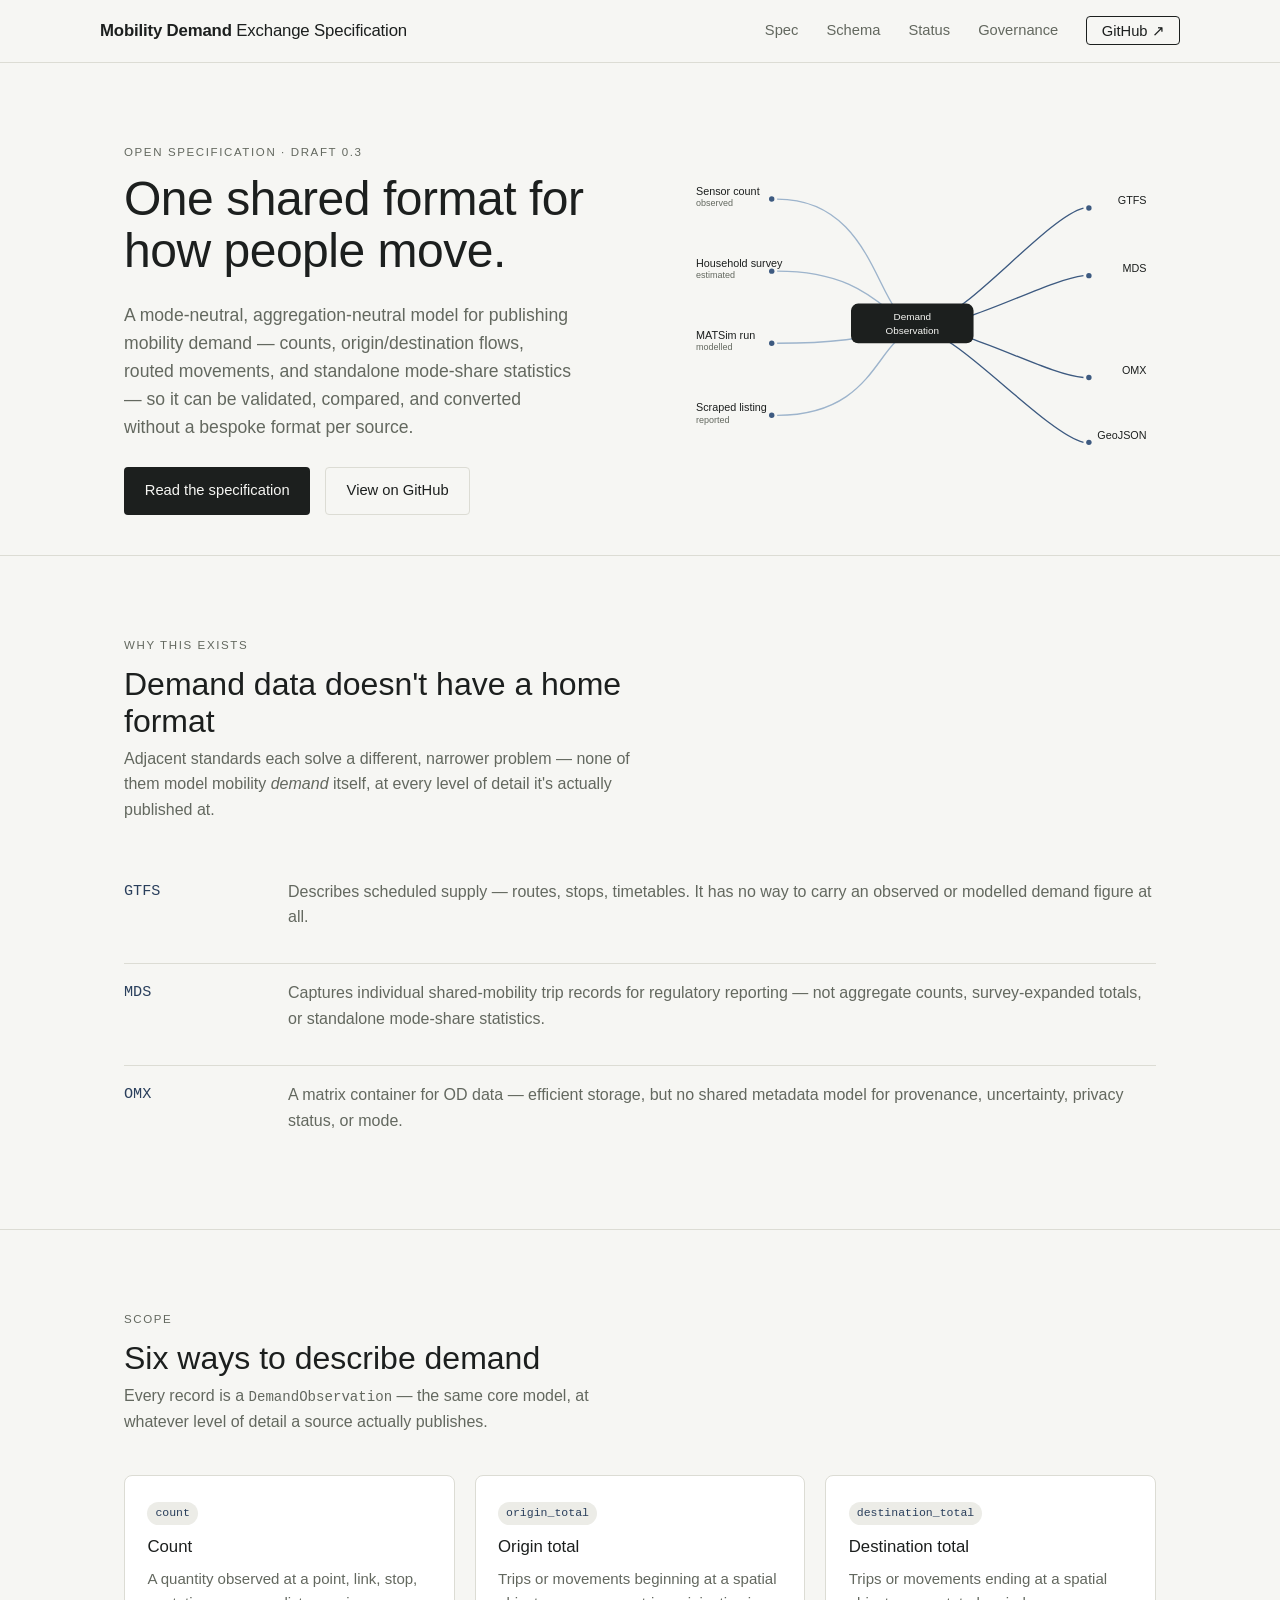
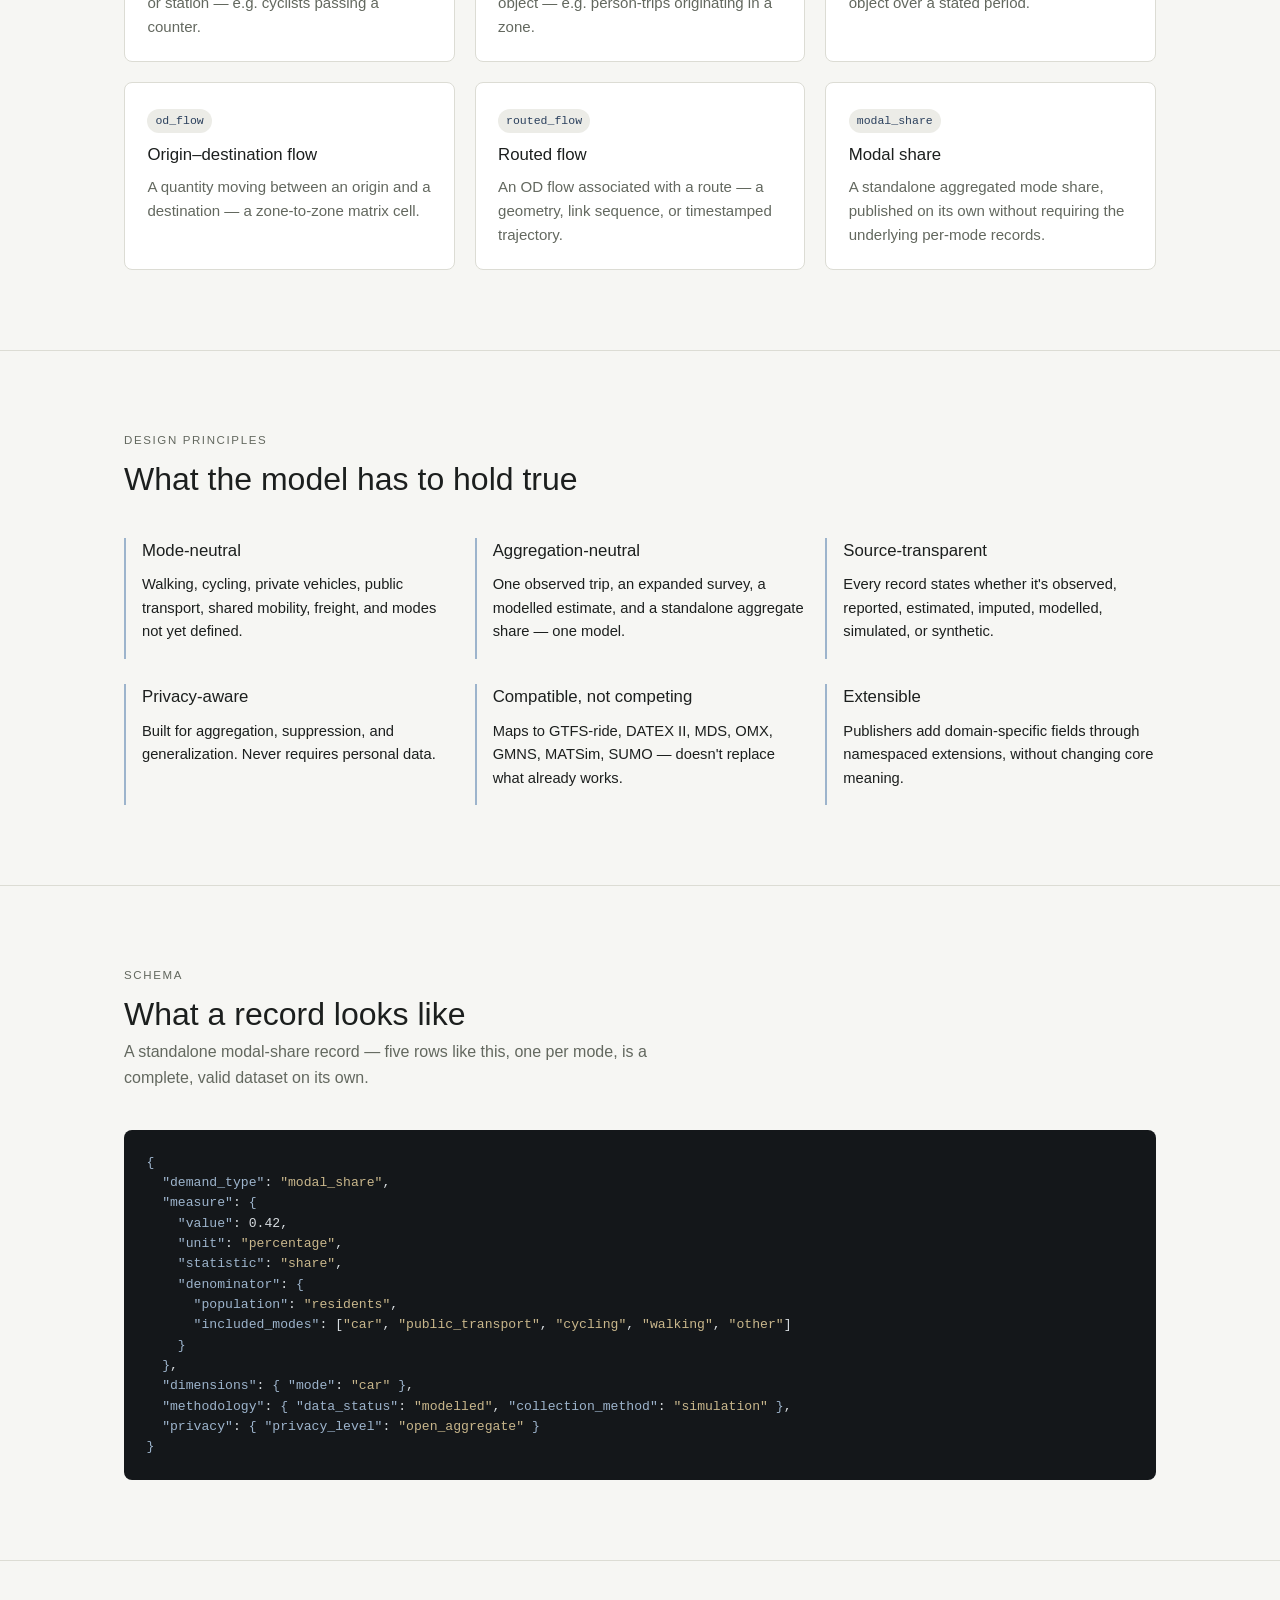
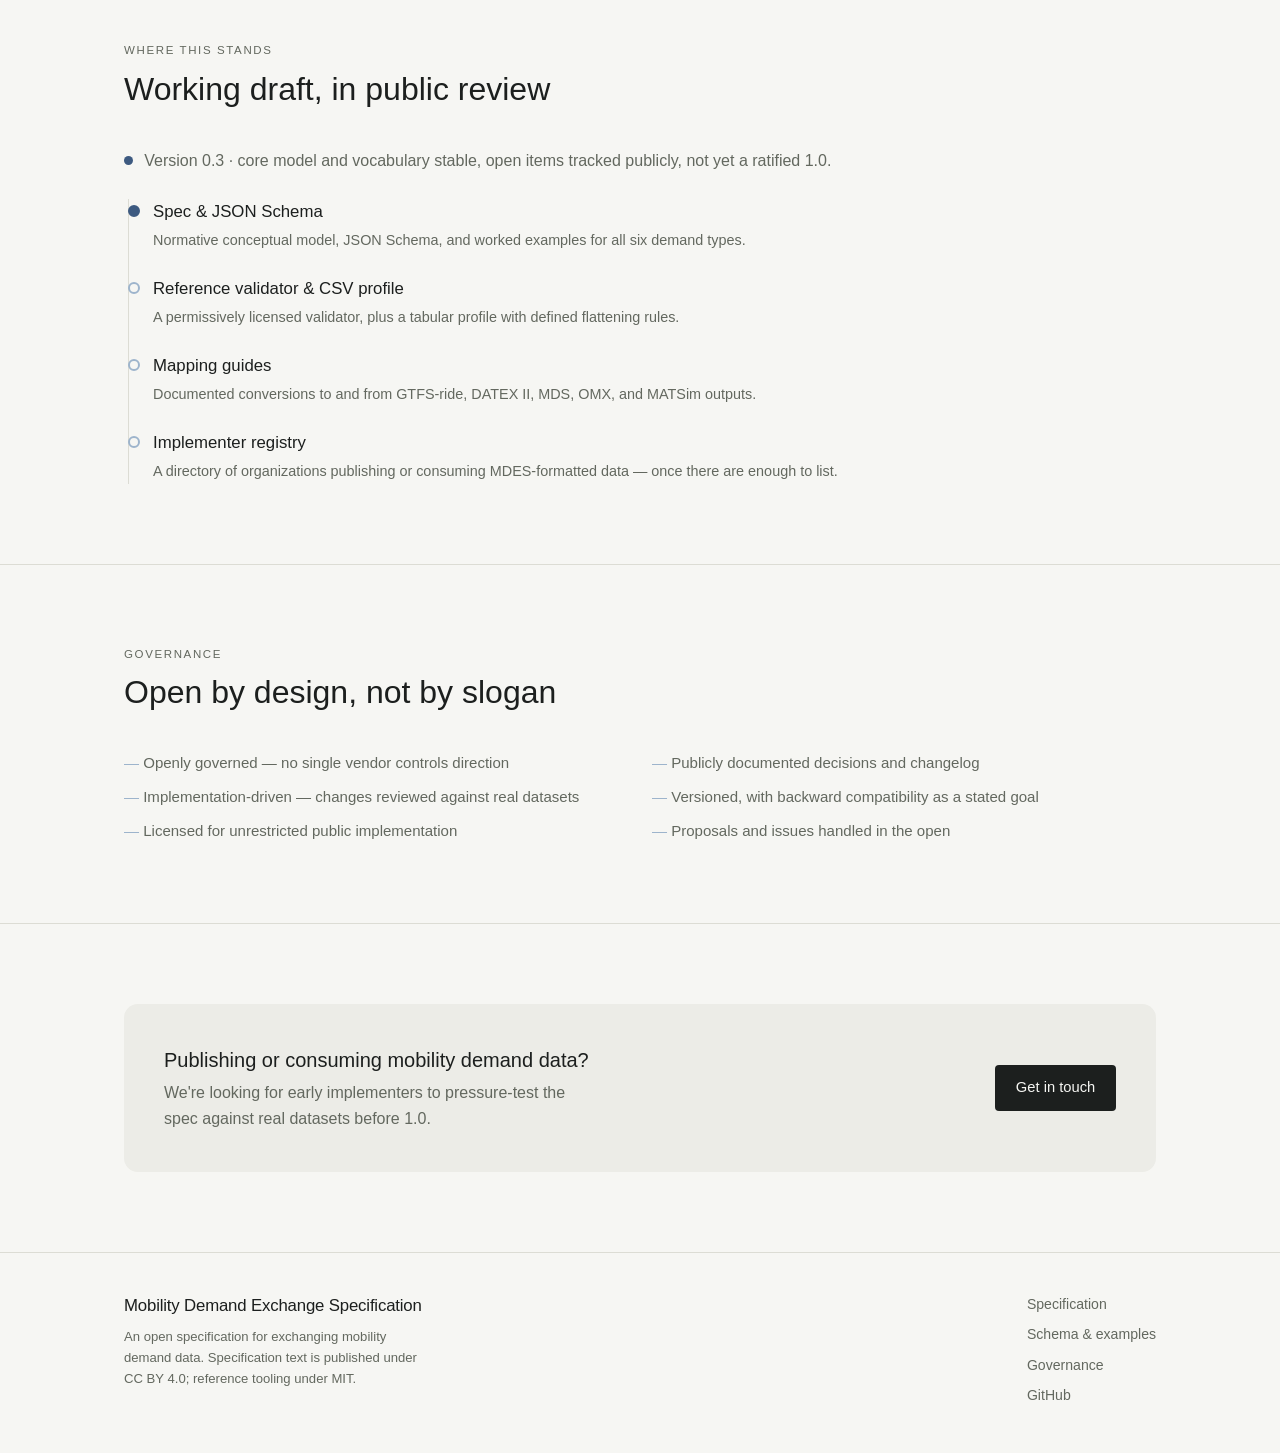
==== index.html @ e5c80d94 "Initial commit: Mobility Demand Exchange Specification landing page Static site (index.html, style.c" ====
<!DOCTYPE html>
<html lang="en">
<head>
<meta charset="utf-8">
<meta name="viewport" content="width=device-width, initial-scale=1.0">
<meta name="description" content="An open specification for exchanging observed, estimated, modelled, and synthetic mobility demand data — counts, flows, routes, and mode shares — in one common model.">
<title>Mobility Demand Exchange Specification</title>
<link rel="stylesheet" href="style.css">
</head>
<body>

<header>
  <div class="wrap header-inner">
    <a href="#" class="wordmark"><strong>Mobility Demand</strong> Exchange Specification</a>
    <nav>
      <ul>
        <li><a href="#scope">Spec</a></li>
        <li><a href="#example">Schema</a></li>
        <li><a href="#status">Status</a></li>
        <li><a href="#governance">Governance</a></li>
        <li><a href="#" class="nav-cta">GitHub &#8599;</a></li>
      </ul>
    </nav>
    <i class="mobile-toggle">&#9776;</i>
  </div>
</header>

<main>

  <!-- ======= Hero ======= -->
  <section class="hero">
    <div class="wrap hero-grid">
      <div>
        <p class="eyebrow">Open specification &middot; Draft 0.3</p>
        <h1>One shared format for how people move.</h1>
        <p class="lede">A mode-neutral, aggregation-neutral model for publishing mobility demand — counts, origin/destination flows, routed movements, and standalone mode-share statistics — so it can be validated, compared, and converted without a bespoke format per source.</p>
        <div class="hero-actions">
          <a href="#scope" class="btn btn-primary">Read the specification</a>
          <a href="#" class="btn btn-ghost">View on GitHub</a>
        </div>
      </div>
      <div>
        <svg class="hero-diagram" viewBox="0 0 520 400" xmlns="http://www.w3.org/2000/svg" role="img" aria-label="Diagram showing multiple mobility data sources converging into one shared demand model, then diverging into multiple compatible output formats.">
          <!-- converge lines: sources -> center -->
          <g fill="none" stroke="#9db4cc" stroke-width="1.5">
            <path d="M100,60 C210,60 210,190 250,196"/>
            <path d="M100,140 C200,140 220,190 250,200"/>
            <path d="M100,220 C200,220 220,205 250,204"/>
            <path d="M100,300 C210,300 210,215 250,208"/>
          </g>
          <!-- diverge lines: center -> outputs -->
          <g fill="none" stroke="#3d5a80" stroke-width="1.5">
            <path d="M270,196 C310,190 400,80 440,70"/>
            <path d="M270,200 C320,196 400,150 440,145"/>
            <path d="M270,204 C320,208 400,255 440,258"/>
            <path d="M270,208 C310,220 400,320 440,330"/>
          </g>

          <!-- source labels -->
          <g font-family="Gratimo Classic Regular, sans-serif" font-size="12" fill="#1c1f1e">
            <circle cx="94" cy="60" r="3" fill="#3d5a80"/>
            <text x="10" y="55">Sensor count</text>
            <text x="10" y="68" fill="#63685f" font-size="10">observed</text>

            <circle cx="94" cy="140" r="3" fill="#3d5a80"/>
            <text x="10" y="135">Household survey</text>
            <text x="10" y="148" fill="#63685f" font-size="10">estimated</text>

            <circle cx="94" cy="220" r="3" fill="#3d5a80"/>
            <text x="10" y="215">MATSim run</text>
            <text x="10" y="228" fill="#63685f" font-size="10">modelled</text>

            <circle cx="94" cy="300" r="3" fill="#3d5a80"/>
            <text x="10" y="295">Scraped listing</text>
            <text x="10" y="308" fill="#63685f" font-size="10">reported</text>
          </g>

          <!-- center node -->
          <rect x="182" y="176" width="136" height="44" rx="8" fill="#1c1f1e"/>
          <text x="250" y="194" text-anchor="middle" fill="#f6f6f3" font-family="Gratimo Classic Bold, sans-serif" font-size="11">Demand</text>
          <text x="250" y="210" text-anchor="middle" fill="#f6f6f3" font-family="Gratimo Classic Bold, sans-serif" font-size="11">Observation</text>

          <!-- output labels -->
          <g font-family="Gratimo Classic Regular, sans-serif" font-size="12" fill="#1c1f1e" text-anchor="end">
            <circle cx="446" cy="70" r="3" fill="#3d5a80"/>
            <text x="510" y="66">GTFS</text>

            <circle cx="446" cy="145" r="3" fill="#3d5a80"/>
            <text x="510" y="141">MDS</text>

            <circle cx="446" cy="258" r="3" fill="#3d5a80"/>
            <text x="510" y="254">OMX</text>

            <circle cx="446" cy="330" r="3" fill="#3d5a80"/>
            <text x="510" y="326">GeoJSON</text>
          </g>
        </svg>
      </div>
    </div>
  </section>

  <!-- ======= The problem ======= -->
  <section id="problem">
    <div class="wrap">
      <div class="section-head">
        <p class="eyebrow">Why this exists</p>
        <h2>Demand data doesn't have a home format</h2>
        <p class="muted">Adjacent standards each solve a different, narrower problem — none of them model mobility <em>demand</em> itself, at every level of detail it's actually published at.</p>
      </div>
      <div class="gap-list">
        <div class="gap-row">
          <div class="fmt">GTFS</div>
          <p>Describes scheduled supply — routes, stops, timetables. It has no way to carry an observed or modelled demand figure at all.</p>
        </div>
        <div class="gap-row">
          <div class="fmt">MDS</div>
          <p>Captures individual shared-mobility trip records for regulatory reporting — not aggregate counts, survey-expanded totals, or standalone mode-share statistics.</p>
        </div>
        <div class="gap-row">
          <div class="fmt">OMX</div>
          <p>A matrix container for OD data — efficient storage, but no shared metadata model for provenance, uncertainty, privacy status, or mode.</p>
        </div>
      </div>
    </div>
  </section>

  <!-- ======= Scope ======= -->
  <section id="scope">
    <div class="wrap">
      <div class="section-head">
        <p class="eyebrow">Scope</p>
        <h2>Six ways to describe demand</h2>
        <p class="muted">Every record is a <span class="mono">DemandObservation</span> — the same core model, at whatever level of detail a source actually publishes.</p>
      </div>
      <div class="grid-3">
        <div class="card">
          <span class="tag">count</span>
          <h4>Count</h4>
          <p>A quantity observed at a point, link, stop, or station — e.g. cyclists passing a counter.</p>
        </div>
        <div class="card">
          <span class="tag">origin_total</span>
          <h4>Origin total</h4>
          <p>Trips or movements beginning at a spatial object — e.g. person-trips originating in a zone.</p>
        </div>
        <div class="card">
          <span class="tag">destination_total</span>
          <h4>Destination total</h4>
          <p>Trips or movements ending at a spatial object over a stated period.</p>
        </div>
        <div class="card">
          <span class="tag">od_flow</span>
          <h4>Origin&ndash;destination flow</h4>
          <p>A quantity moving between an origin and a destination — a zone-to-zone matrix cell.</p>
        </div>
        <div class="card">
          <span class="tag">routed_flow</span>
          <h4>Routed flow</h4>
          <p>An OD flow associated with a route — a geometry, link sequence, or timestamped trajectory.</p>
        </div>
        <div class="card">
          <span class="tag">modal_share</span>
          <h4>Modal share</h4>
          <p>A standalone aggregated mode share, published on its own without requiring the underlying per-mode records.</p>
        </div>
      </div>
    </div>
  </section>

  <!-- ======= Design principles ======= -->
  <section id="principles">
    <div class="wrap">
      <div class="section-head">
        <p class="eyebrow">Design principles</p>
        <h2>What the model has to hold true</h2>
      </div>
      <div class="grid-3" style="row-gap: 1.6rem;">
        <div class="principle">
          <h4>Mode-neutral</h4>
          <p>Walking, cycling, private vehicles, public transport, shared mobility, freight, and modes not yet defined.</p>
        </div>
        <div class="principle">
          <h4>Aggregation-neutral</h4>
          <p>One observed trip, an expanded survey, a modelled estimate, and a standalone aggregate share — one model.</p>
        </div>
        <div class="principle">
          <h4>Source-transparent</h4>
          <p>Every record states whether it's observed, reported, estimated, imputed, modelled, simulated, or synthetic.</p>
        </div>
        <div class="principle">
          <h4>Privacy-aware</h4>
          <p>Built for aggregation, suppression, and generalization. Never requires personal data.</p>
        </div>
        <div class="principle">
          <h4>Compatible, not competing</h4>
          <p>Maps to GTFS-ride, DATEX II, MDS, OMX, GMNS, MATSim, SUMO — doesn't replace what already works.</p>
        </div>
        <div class="principle">
          <h4>Extensible</h4>
          <p>Publishers add domain-specific fields through namespaced extensions, without changing core meaning.</p>
        </div>
      </div>
    </div>
  </section>

  <!-- ======= Example record ======= -->
  <section id="example">
    <div class="wrap">
      <div class="section-head">
        <p class="eyebrow">Schema</p>
        <h2>What a record looks like</h2>
        <p class="muted">A standalone modal-share record — five rows like this, one per mode, is a complete, valid dataset on its own.</p>
      </div>
      <div class="code-block"><pre style="margin:0"><span class="k">{</span>
  <span class="k">"demand_type"</span>: <span class="s">"modal_share"</span>,
  <span class="k">"measure"</span>: <span class="k">{</span>
    <span class="k">"value"</span>: 0.42,
    <span class="k">"unit"</span>: <span class="s">"percentage"</span>,
    <span class="k">"statistic"</span>: <span class="s">"share"</span>,
    <span class="k">"denominator"</span>: <span class="k">{</span>
      <span class="k">"population"</span>: <span class="s">"residents"</span>,
      <span class="k">"included_modes"</span>: [<span class="s">"car"</span>, <span class="s">"public_transport"</span>, <span class="s">"cycling"</span>, <span class="s">"walking"</span>, <span class="s">"other"</span>]
    <span class="k">}</span>
  <span class="k">}</span>,
  <span class="k">"dimensions"</span>: <span class="k">{</span> <span class="k">"mode"</span>: <span class="s">"car"</span> <span class="k">}</span>,
  <span class="k">"methodology"</span>: <span class="k">{</span> <span class="k">"data_status"</span>: <span class="s">"modelled"</span>, <span class="k">"collection_method"</span>: <span class="s">"simulation"</span> <span class="k">}</span>,
  <span class="k">"privacy"</span>: <span class="k">{</span> <span class="k">"privacy_level"</span>: <span class="s">"open_aggregate"</span> <span class="k">}</span>
<span class="k">}</span></pre></div>
    </div>
  </section>

  <!-- ======= Status / roadmap ======= -->
  <section id="status">
    <div class="wrap">
      <div class="section-head">
        <p class="eyebrow">Where this stands</p>
        <h2>Working draft, in public review</h2>
      </div>
      <div class="status-row">
        <span class="status-dot"></span>
        <p class="muted" style="margin:0">Version 0.3 &middot; core model and vocabulary stable, open items tracked publicly, not yet a ratified 1.0.</p>
      </div>
      <div class="roadmap">
        <div class="roadmap-item now">
          <h4>Spec &amp; JSON Schema</h4>
          <p class="muted">Normative conceptual model, JSON Schema, and worked examples for all six demand types.</p>
        </div>
        <div class="roadmap-item">
          <h4>Reference validator &amp; CSV profile</h4>
          <p class="muted">A permissively licensed validator, plus a tabular profile with defined flattening rules.</p>
        </div>
        <div class="roadmap-item">
          <h4>Mapping guides</h4>
          <p class="muted">Documented conversions to and from GTFS-ride, DATEX II, MDS, OMX, and MATSim outputs.</p>
        </div>
        <div class="roadmap-item">
          <h4>Implementer registry</h4>
          <p class="muted">A directory of organizations publishing or consuming MDES-formatted data — once there are enough to list.</p>
        </div>
      </div>
    </div>
  </section>

  <!-- ======= Governance ======= -->
  <section id="governance">
    <div class="wrap">
      <div class="section-head">
        <p class="eyebrow">Governance</p>
        <h2>Open by design, not by slogan</h2>
      </div>
      <ul class="gov-list">
        <li>Openly governed — no single vendor controls direction</li>
        <li>Publicly documented decisions and changelog</li>
        <li>Implementation-driven — changes reviewed against real datasets</li>
        <li>Versioned, with backward compatibility as a stated goal</li>
        <li>Licensed for unrestricted public implementation</li>
        <li>Proposals and issues handled in the open</li>
      </ul>
    </div>
  </section>

  <!-- ======= CTA ======= -->
  <section>
    <div class="wrap">
      <div class="cta-band">
        <div>
          <h3>Publishing or consuming mobility demand data?</h3>
          <p>We're looking for early implementers to pressure-test the spec against real datasets before 1.0.</p>
        </div>
        <a href="#" class="btn btn-primary">Get in touch</a>
      </div>
    </div>
  </section>

</main>

<footer>
  <div class="wrap footer-inner">
    <div>
      <p class="wordmark" style="margin-bottom:0.4rem;">Mobility Demand Exchange Specification</p>
      <p class="fine">An open specification for exchanging mobility demand data. Specification text is published under CC BY 4.0; reference tooling under MIT.</p>
    </div>
    <nav>
      <ul>
        <li><a href="#scope">Specification</a></li>
        <li><a href="#example">Schema &amp; examples</a></li>
        <li><a href="#governance">Governance</a></li>
        <li><a href="#">GitHub</a></li>
      </ul>
    </nav>
  </div>
</footer>

</body>
</html>
---- style.css ----
@import url("tokens.css");

/* ---------------------------------------------------------------- */
/* Base                                                              */
/* ---------------------------------------------------------------- */
* { box-sizing: border-box; }

html { scroll-behavior: smooth; }

body {
  margin: 0;
  font-family: var(--font-body);
  color: var(--color-ink);
  background: var(--color-bg);
  line-height: 1.6;
  font-size: 16px;
}

@media (prefers-reduced-motion: reduce) {
  html { scroll-behavior: auto; }
  * { animation-duration: 0.001ms !important; transition-duration: 0.001ms !important; }
}

a { color: var(--color-line-strong); text-decoration: none; }
a:hover { color: var(--color-line); text-decoration: underline; }

.wrap {
  max-width: 1080px;
  margin: 0 auto;
  padding: 0 1.5rem;
}

.eyebrow {
  font-family: var(--font-label);
  text-transform: uppercase;
  letter-spacing: 0.14em;
  font-size: 0.72rem;
  color: var(--color-muted);
}

h1, h2, h3, h4 {
  font-family: var(--font-heading);
  font-weight: 400;
  color: var(--color-ink);
  margin: 0 0 0.5em;
}

h1 { font-size: 3rem; line-height: 1.08; letter-spacing: -0.01em; }
h2 { font-size: 2rem; line-height: 1.15; }
h3 { font-family: var(--font-heading-alt); font-size: 1.25rem; }
h4 { font-family: var(--font-heading-alt); font-size: 1.05rem; }

p { margin: 0 0 1em; color: var(--color-ink); }
.muted { color: var(--color-muted); }

code, .mono { font-family: var(--font-mono); font-size: 0.88em; }

/* ---------------------------------------------------------------- */
/* Header                                                            */
/* ---------------------------------------------------------------- */
header {
  border-bottom: 1px solid var(--color-border);
  background: var(--color-bg);
  position: sticky;
  top: 0;
  z-index: 20;
}

.header-inner {
  display: flex;
  align-items: center;
  justify-content: space-between;
  padding: 1.1rem 0;
}

.wordmark {
  font-family: var(--font-heading-alt);
  font-size: 1.05rem;
  color: var(--color-ink);
  letter-spacing: -0.01em;
}
.wordmark strong { font-family: var(--font-heading); }
.wordmark:hover { color: var(--color-ink); text-decoration: none; }

nav ul {
  list-style: none;
  display: flex;
  gap: 1.75rem;
  margin: 0;
  padding: 0;
  font-size: 0.92rem;
}

nav a { color: var(--color-muted); }
nav a:hover { color: var(--color-line-strong); }

.nav-cta {
  border: 1px solid var(--color-ink);
  padding: 0.35rem 0.9rem;
  border-radius: var(--radius-sm);
  color: var(--color-ink) !important;
}
.nav-cta:hover { background: var(--color-ink); color: var(--color-bg) !important; text-decoration: none; }

.mobile-toggle { display: none; }

@media (max-width: 720px) {
  nav ul { display: none; }
  .mobile-toggle { display: block; }
}

/* ---------------------------------------------------------------- */
/* Hero                                                              */
/* ---------------------------------------------------------------- */
.hero {
  padding: var(--space-xl) 0 var(--space-lg);
}

.hero-grid {
  display: grid;
  grid-template-columns: 1.1fr 1fr;
  gap: 3rem;
  align-items: center;
}

@media (max-width: 900px) {
  .hero-grid { grid-template-columns: 1fr; }
}

.hero h1 { margin-top: 0.6rem; }
.hero .lede { font-size: 1.1rem; max-width: 46ch; color: var(--color-muted); }

.hero-actions { display: flex; gap: 0.9rem; margin-top: 1.6rem; flex-wrap: wrap; }

.btn {
  display: inline-flex;
  align-items: center;
  gap: 0.4rem;
  padding: 0.7rem 1.3rem;
  border-radius: var(--radius-sm);
  font-family: var(--font-heading-alt);
  font-size: 0.92rem;
}
.btn-primary { background: var(--color-ink); color: var(--color-bg) !important; }
.btn-primary:hover { background: var(--color-line-strong); text-decoration: none; }
.btn-ghost { border: 1px solid var(--color-border); color: var(--color-ink) !important; }
.btn-ghost:hover { border-color: var(--color-ink); text-decoration: none; }

.hero-diagram { width: 100%; height: auto; }

/* ---------------------------------------------------------------- */
/* Sections                                                          */
/* ---------------------------------------------------------------- */
section { padding: var(--space-xl) 0; }
section + section { border-top: 1px solid var(--color-border); }

.section-head { max-width: 60ch; margin-bottom: var(--space-lg); }
.section-head h2 { margin-bottom: 0.4rem; }

.grid-3 {
  display: grid;
  grid-template-columns: repeat(3, 1fr);
  gap: 1.25rem;
}
.grid-2 {
  display: grid;
  grid-template-columns: repeat(2, 1fr);
  gap: 1.25rem;
}
@media (max-width: 800px) {
  .grid-3 { grid-template-columns: 1fr; }
  .grid-2 { grid-template-columns: 1fr; }
}

.card {
  background: var(--color-panel);
  border: 1px solid var(--color-border);
  border-radius: var(--radius-md);
  padding: 1.4rem;
}

.card .tag {
  font-family: var(--font-mono);
  font-size: 0.72rem;
  color: var(--color-line-strong);
  background: var(--color-bg-alt);
  display: inline-block;
  padding: 0.15rem 0.5rem;
  border-radius: 999px;
  margin-bottom: 0.6rem;
}

.card p { color: var(--color-muted); font-size: 0.94rem; margin-bottom: 0; }
.card h4 { margin-bottom: 0.35rem; }

/* Problem section — three format gaps */
.gap-list { display: flex; flex-direction: column; gap: 1.1rem; }
.gap-row {
  display: grid;
  grid-template-columns: 140px 1fr;
  gap: 1.5rem;
  padding: 1rem 0;
  border-top: 1px solid var(--color-border);
}
.gap-row:first-child { border-top: none; }
.gap-row .fmt { font-family: var(--font-mono); color: var(--color-line-strong); font-size: 0.95rem; }
.gap-row p { margin: 0; color: var(--color-muted); }

/* Principles */
.principle {
  border-left: 2px solid var(--color-line-soft);
  padding-left: 1rem;
}
.principle h4 { color: var(--color-ink); }
.principle p { font-size: 0.92rem; }

/* Code block */
.code-block {
  background: var(--color-code-bg);
  color: var(--color-code-text);
  border-radius: var(--radius-md);
  padding: 1.4rem;
  overflow-x: auto;
  font-family: var(--font-mono);
  font-size: 0.82rem;
  line-height: 1.55;
}
.code-block .k { color: var(--color-code-accent); }
.code-block .s { color: #c9b78c; }

/* Status / roadmap */
.status-row {
  display: flex;
  align-items: center;
  gap: 0.7rem;
  margin-bottom: 1.6rem;
}
.status-dot {
  width: 9px; height: 9px; border-radius: 50%;
  background: var(--color-line);
  flex: none;
}
.roadmap { border-left: 1px solid var(--color-border); margin-left: 4px; padding-left: 1.5rem; }
.roadmap-item { position: relative; padding-bottom: 1.5rem; }
.roadmap-item:last-child { padding-bottom: 0; }
.roadmap-item::before {
  content: "";
  position: absolute;
  left: -1.59rem;
  top: 0.35rem;
  width: 8px; height: 8px;
  border-radius: 50%;
  background: var(--color-bg);
  border: 2px solid var(--color-line-soft);
}
.roadmap-item.now::before { background: var(--color-line); border-color: var(--color-line); }
.roadmap-item h4 { margin-bottom: 0.2rem; }
.roadmap-item p { font-size: 0.9rem; margin-bottom: 0; }

/* Governance list */
.gov-list { list-style: none; margin: 0; padding: 0; display: grid; grid-template-columns: 1fr 1fr; gap: 0.6rem 1.5rem; }
.gov-list li { padding-left: 1.2rem; position: relative; font-size: 0.94rem; color: var(--color-muted); }
.gov-list li::before { content: "—"; position: absolute; left: 0; color: var(--color-line-soft); }
@media (max-width: 700px) { .gov-list { grid-template-columns: 1fr; } }

/* CTA band */
.cta-band {
  background: var(--color-bg-alt);
  border-radius: var(--radius-lg);
  padding: 2.5rem;
  display: flex;
  justify-content: space-between;
  align-items: center;
  gap: 2rem;
  flex-wrap: wrap;
}
.cta-band h3 { margin-bottom: 0.3rem; }
.cta-band p { color: var(--color-muted); margin-bottom: 0; max-width: 48ch; }

/* ---------------------------------------------------------------- */
/* Footer                                                            */
/* ---------------------------------------------------------------- */
footer {
  border-top: 1px solid var(--color-border);
  padding: 2.5rem 0 3rem;
}
.footer-inner {
  display: flex;
  justify-content: space-between;
  align-items: flex-start;
  gap: 2rem;
  flex-wrap: wrap;
}
.footer-inner nav ul { flex-direction: column; gap: 0.5rem; font-size: 0.88rem; }
footer .fine { font-size: 0.82rem; color: var(--color-muted); max-width: 42ch; }
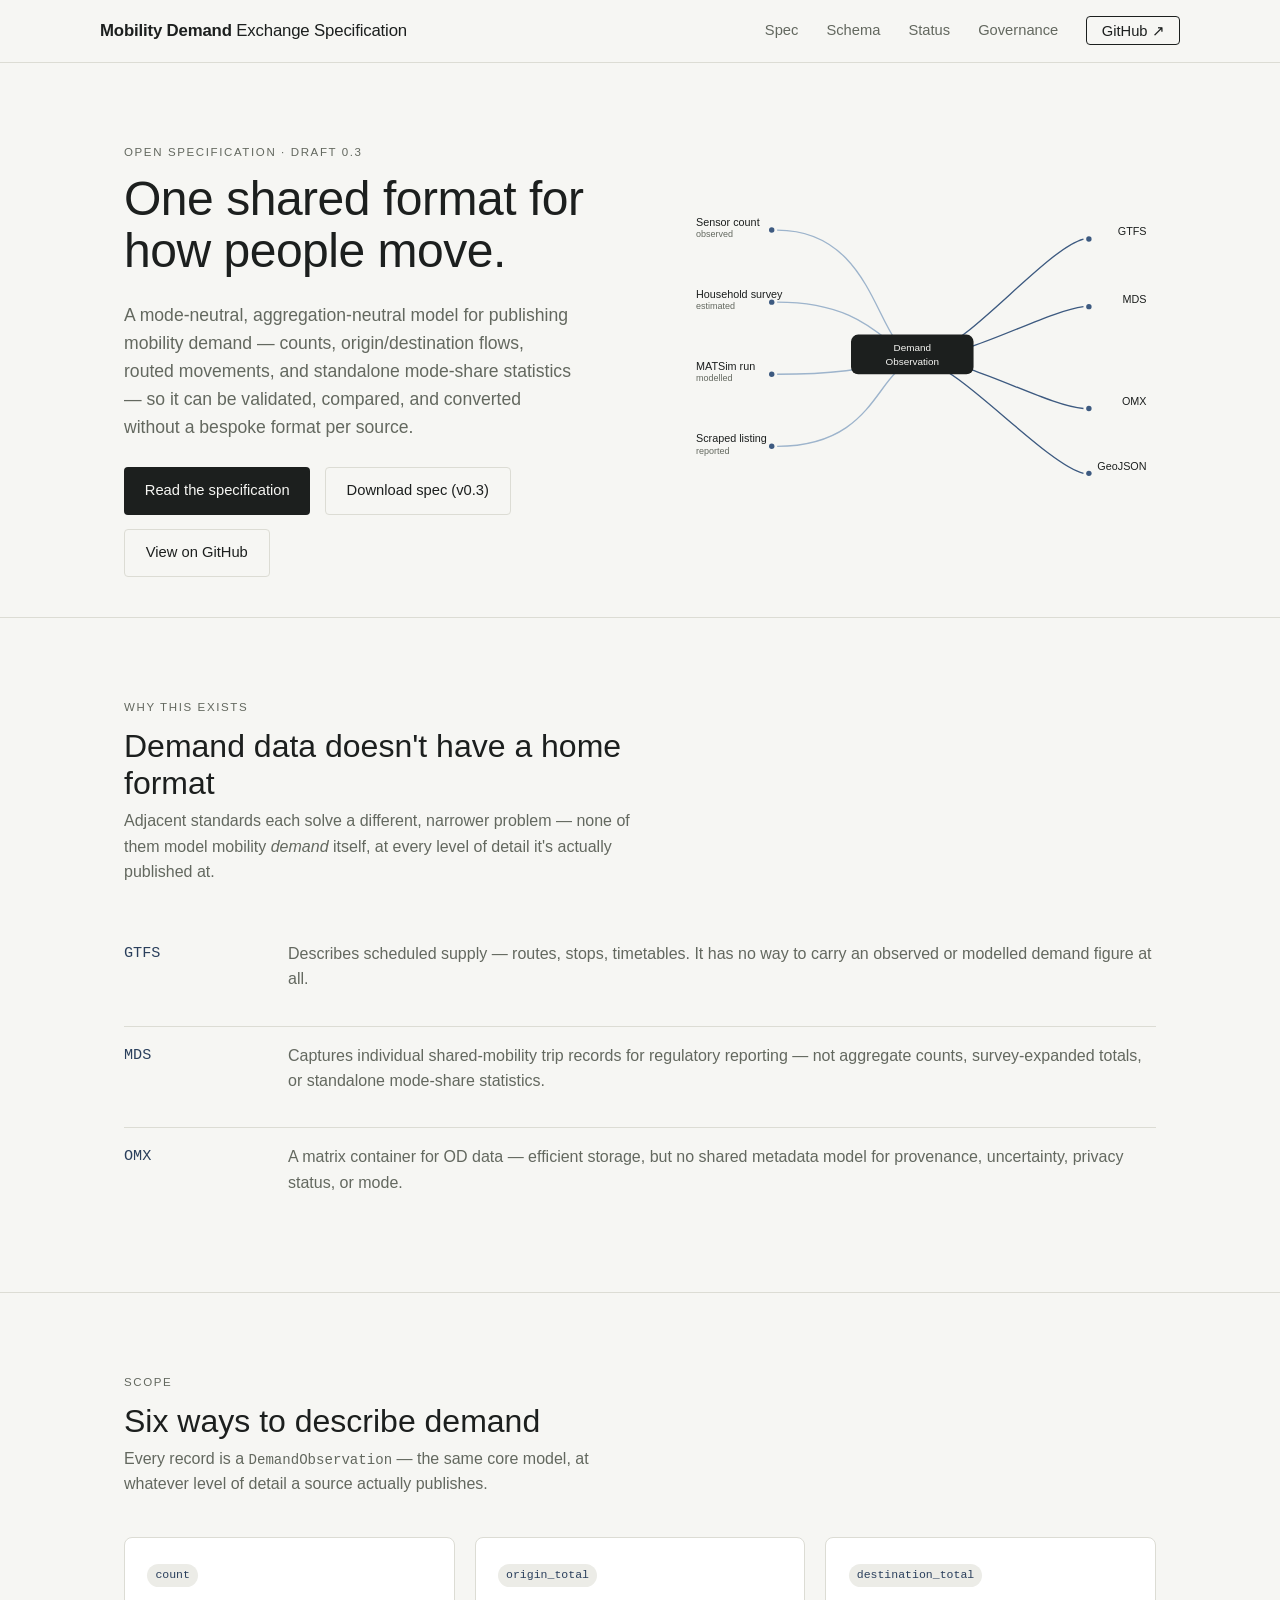
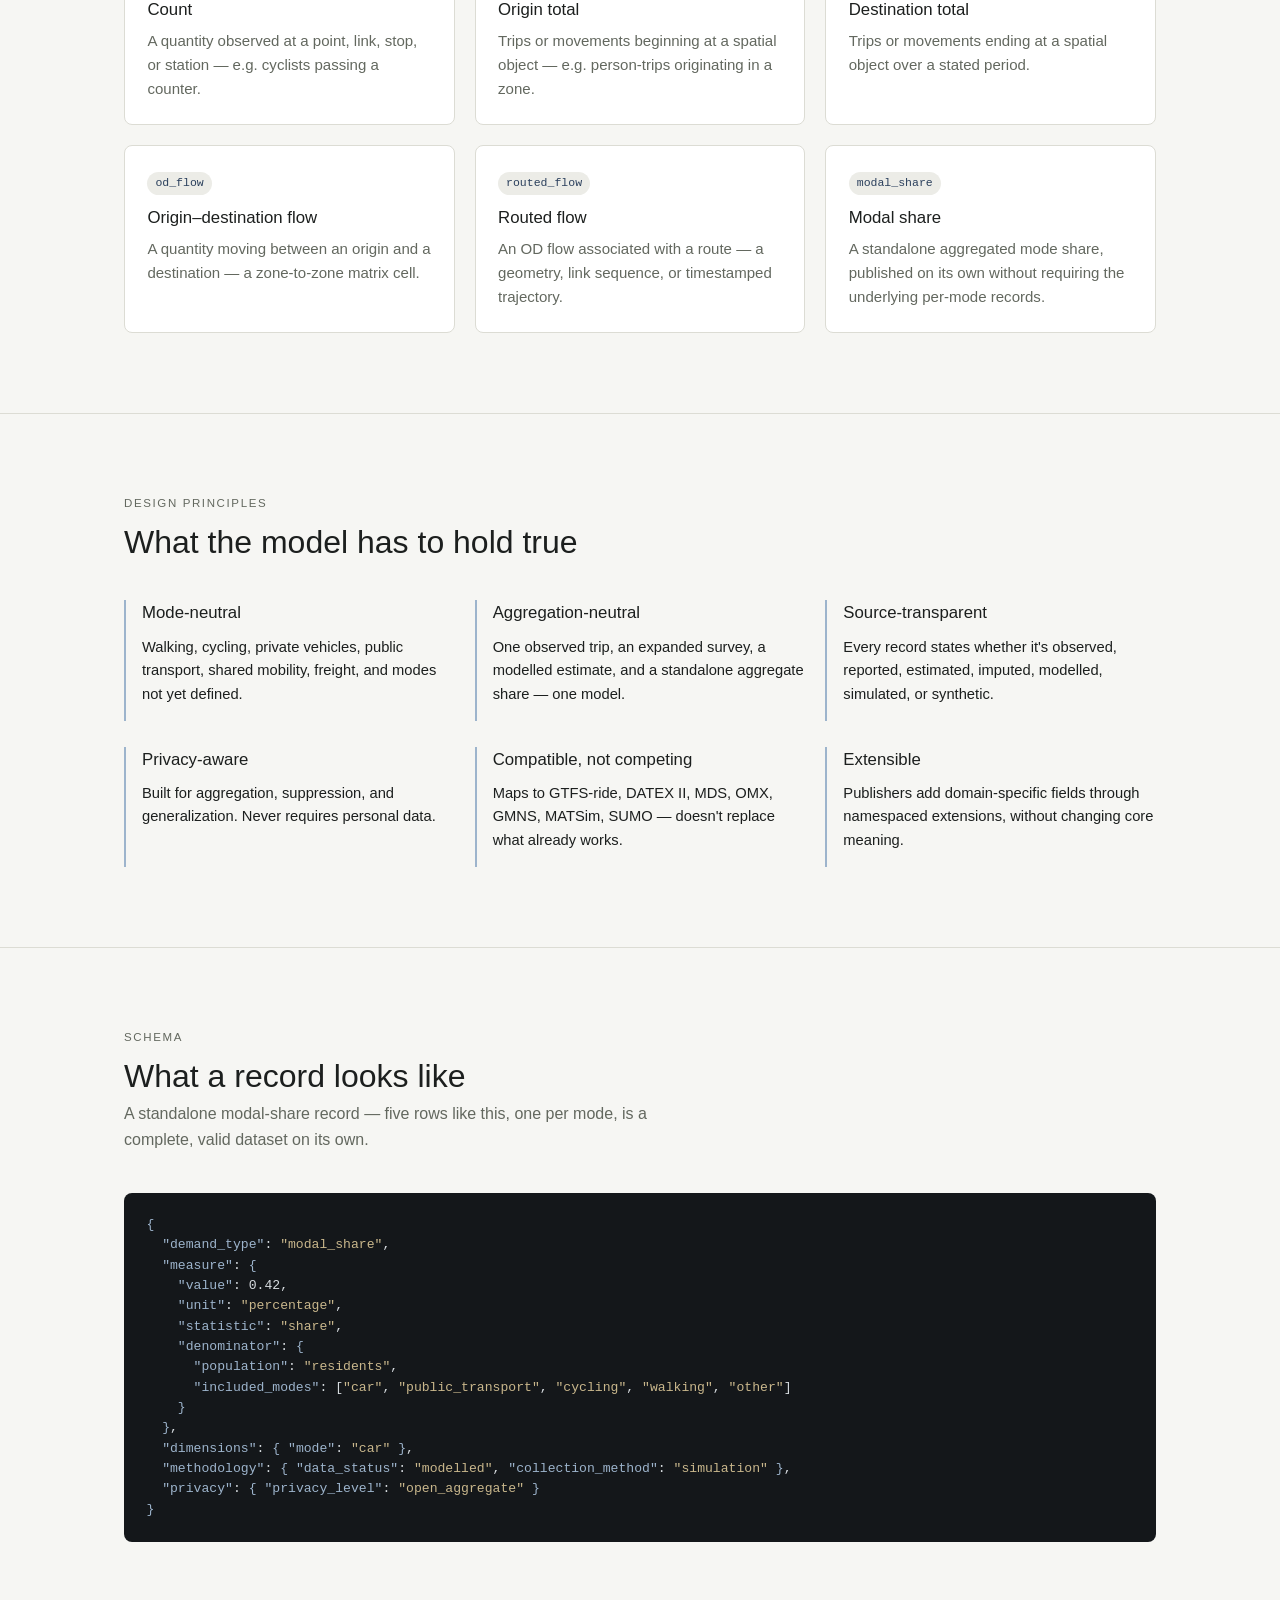
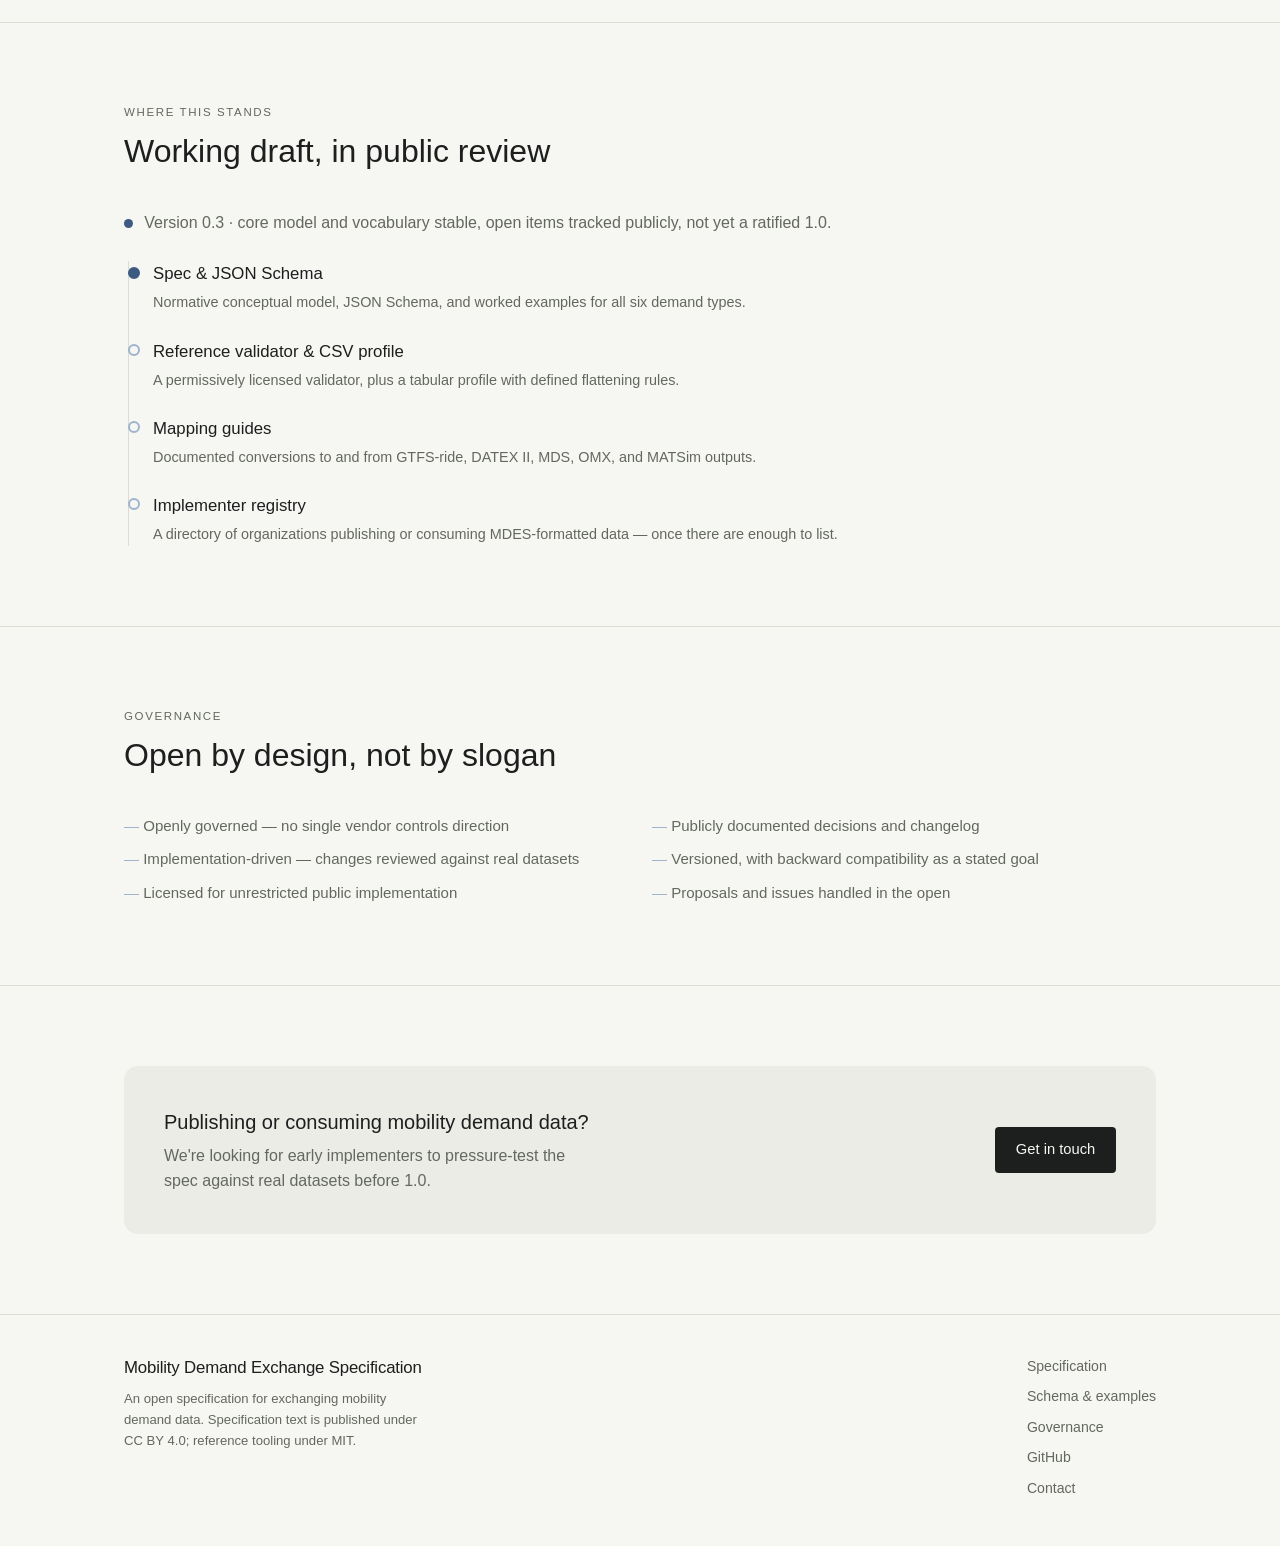
==== commit 3b7d5e32: "Add SPEC.md v0.3 download and fix GitHub/contact links Attaches the v0.3 spec for direct download fr" ====
--- a/index.html
+++ b/index.html
@@ -18,7 +18,7 @@
         <li><a href="#example">Schema</a></li>
         <li><a href="#status">Status</a></li>
         <li><a href="#governance">Governance</a></li>
-        <li><a href="#" class="nav-cta">GitHub &#8599;</a></li>
+        <li><a href="https://github.com/BennoBock/mobilitydatahub" class="nav-cta">GitHub &#8599;</a></li>
       </ul>
     </nav>
     <i class="mobile-toggle">&#9776;</i>
@@ -36,7 +36,8 @@
         <p class="lede">A mode-neutral, aggregation-neutral model for publishing mobility demand — counts, origin/destination flows, routed movements, and standalone mode-share statistics — so it can be validated, compared, and converted without a bespoke format per source.</p>
         <div class="hero-actions">
           <a href="#scope" class="btn btn-primary">Read the specification</a>
-          <a href="#" class="btn btn-ghost">View on GitHub</a>
+          <a href="SPEC.md" class="btn btn-ghost" download>Download spec (v0.3)</a>
+          <a href="https://github.com/BennoBock/mobilitydatahub" class="btn btn-ghost">View on GitHub</a>
         </div>
       </div>
       <div>
@@ -287,7 +288,7 @@
           <h3>Publishing or consuming mobility demand data?</h3>
           <p>We're looking for early implementers to pressure-test the spec against real datasets before 1.0.</p>
         </div>
-        <a href="#" class="btn btn-primary">Get in touch</a>
+        <a href="mailto:mobilitydemandes@posteo.de" class="btn btn-primary">Get in touch</a>
       </div>
     </div>
   </section>
@@ -305,7 +306,8 @@
         <li><a href="#scope">Specification</a></li>
         <li><a href="#example">Schema &amp; examples</a></li>
         <li><a href="#governance">Governance</a></li>
-        <li><a href="#">GitHub</a></li>
+        <li><a href="https://github.com/BennoBock/mobilitydatahub">GitHub</a></li>
+        <li><a href="mailto:mobilitydemandes@posteo.de">Contact</a></li>
       </ul>
     </nav>
   </div>
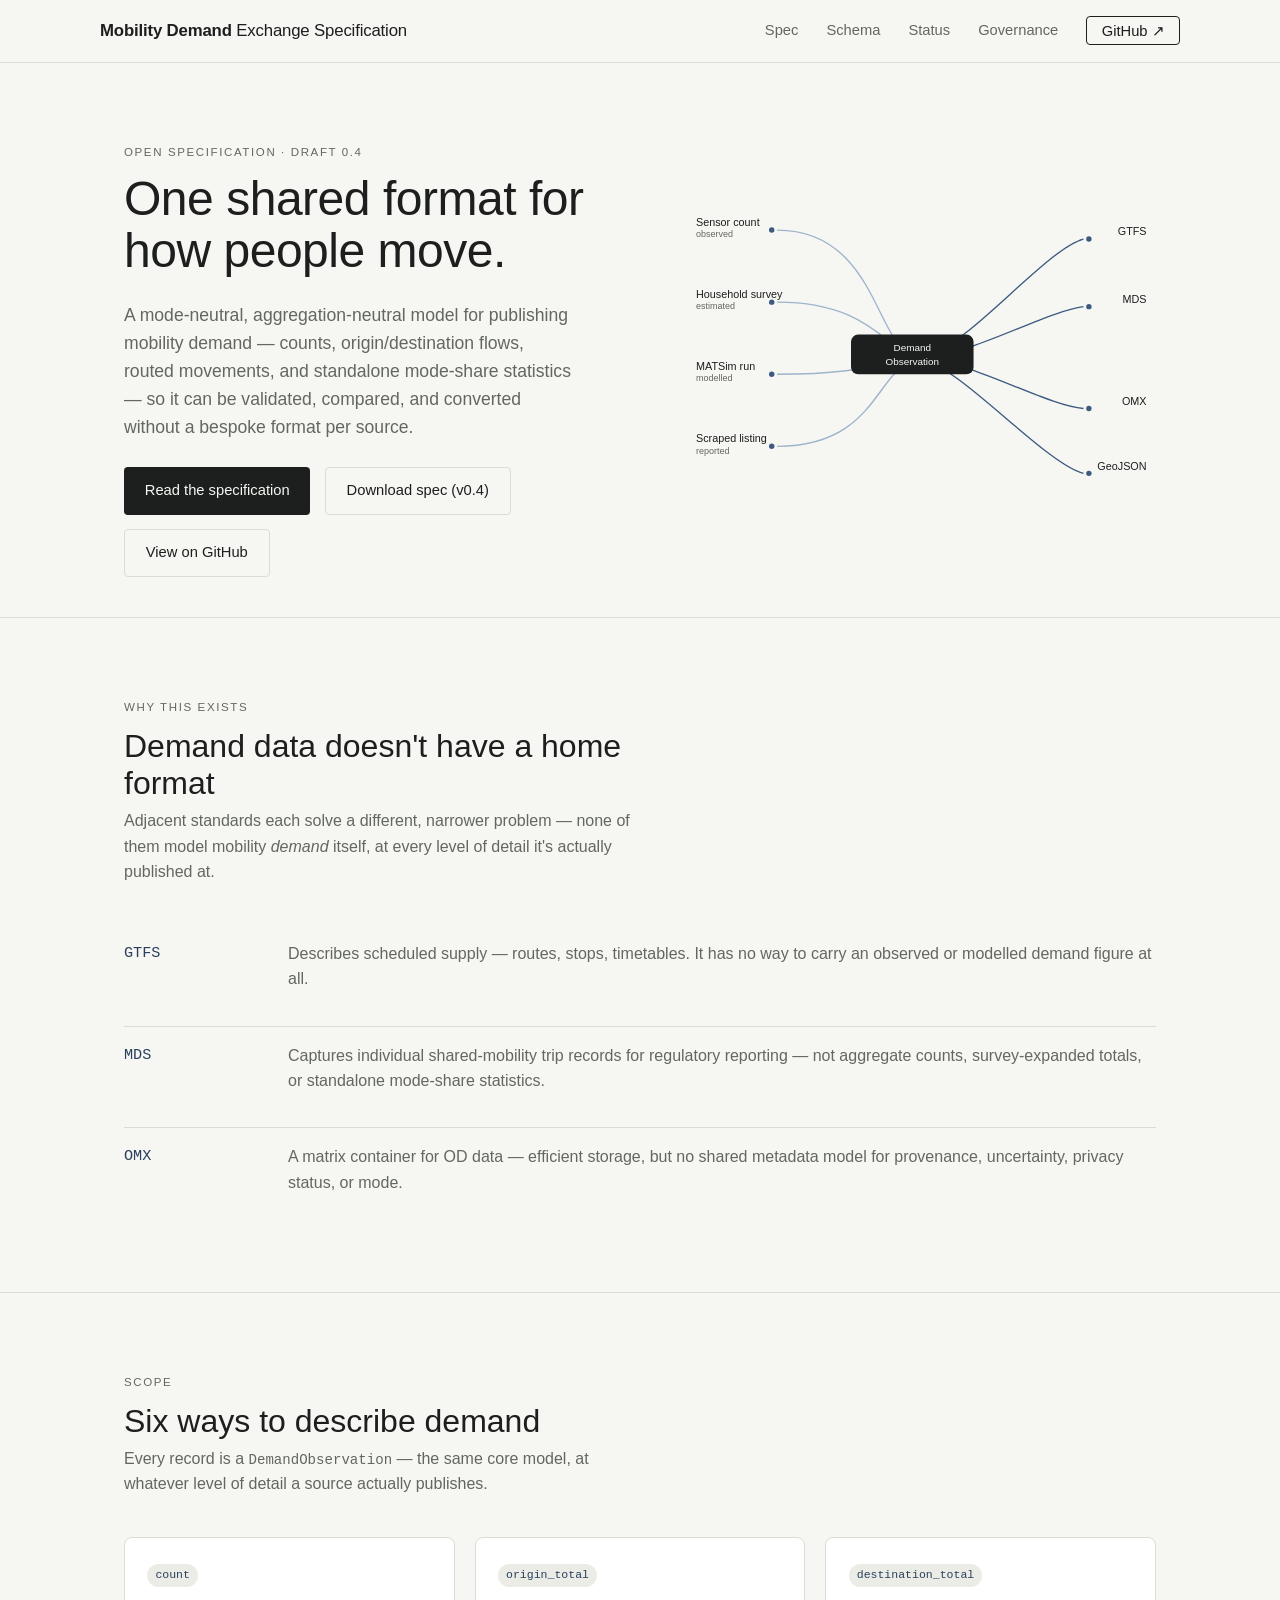
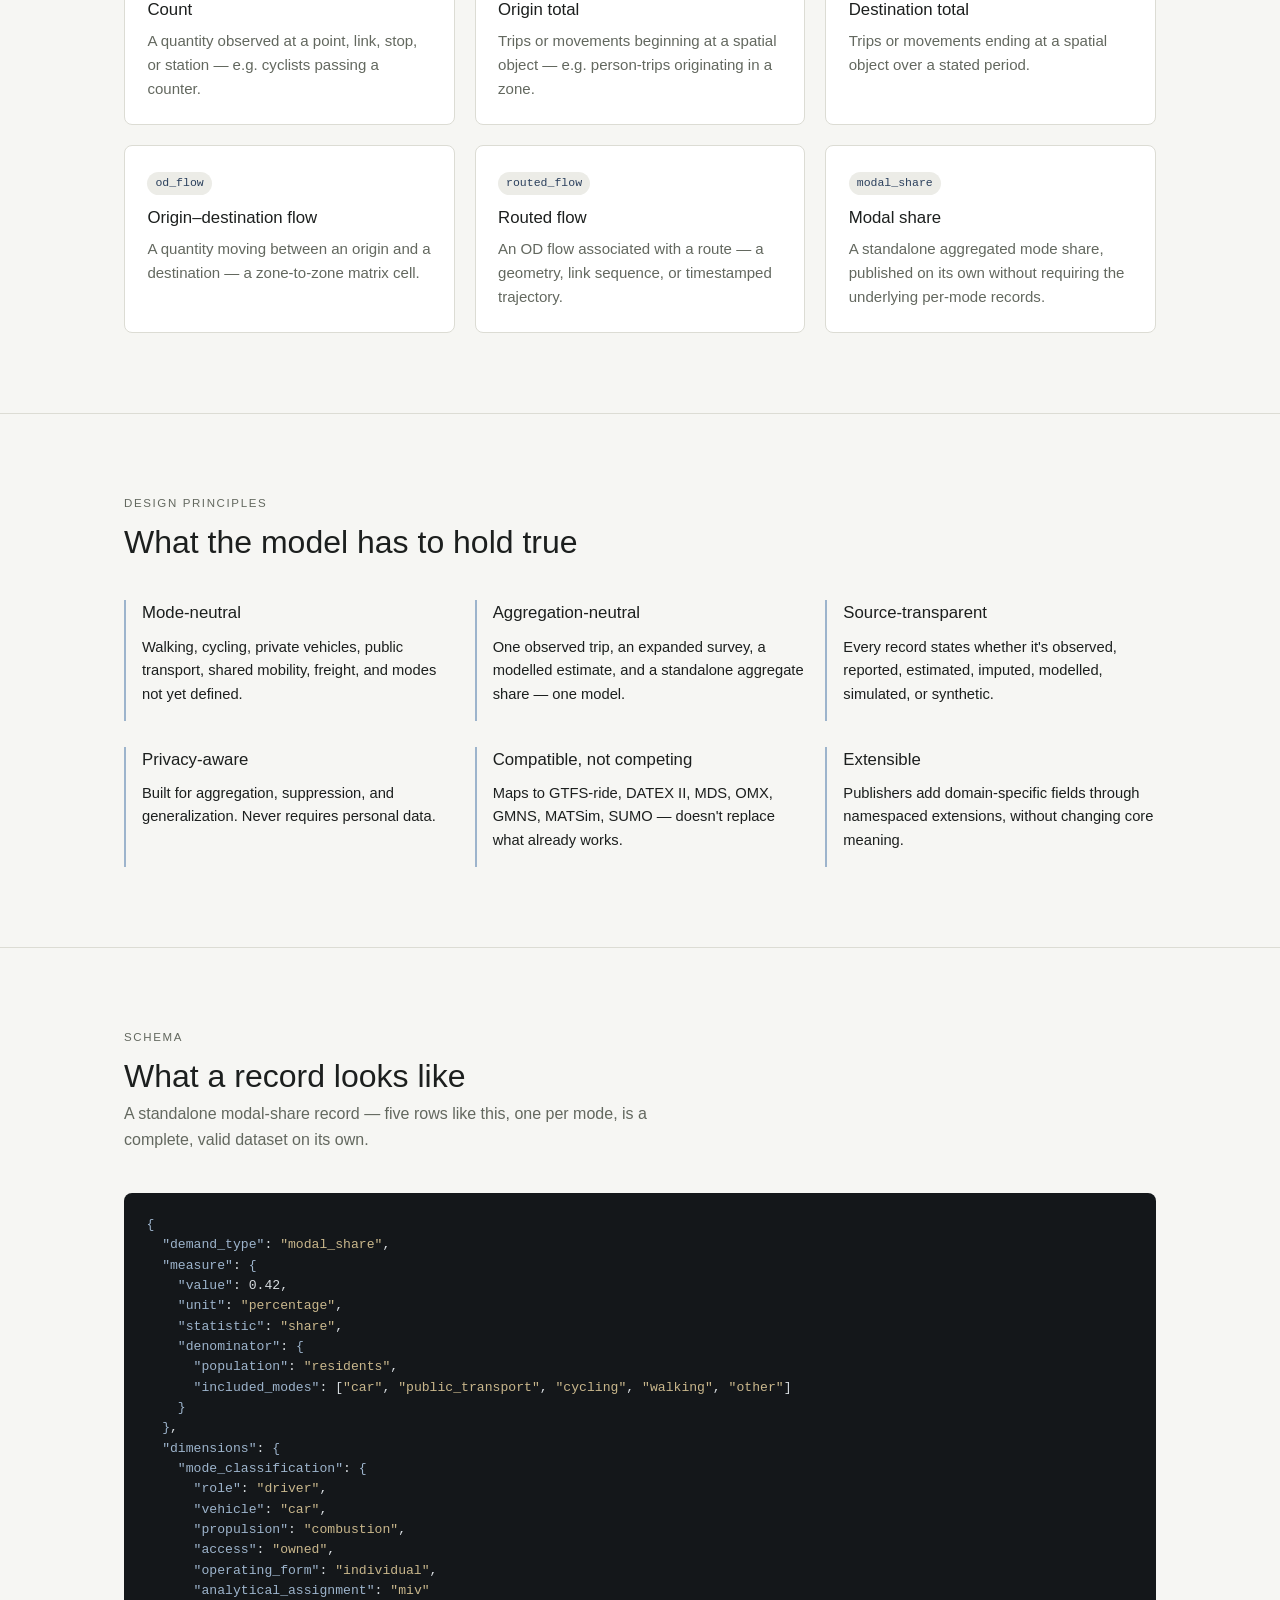
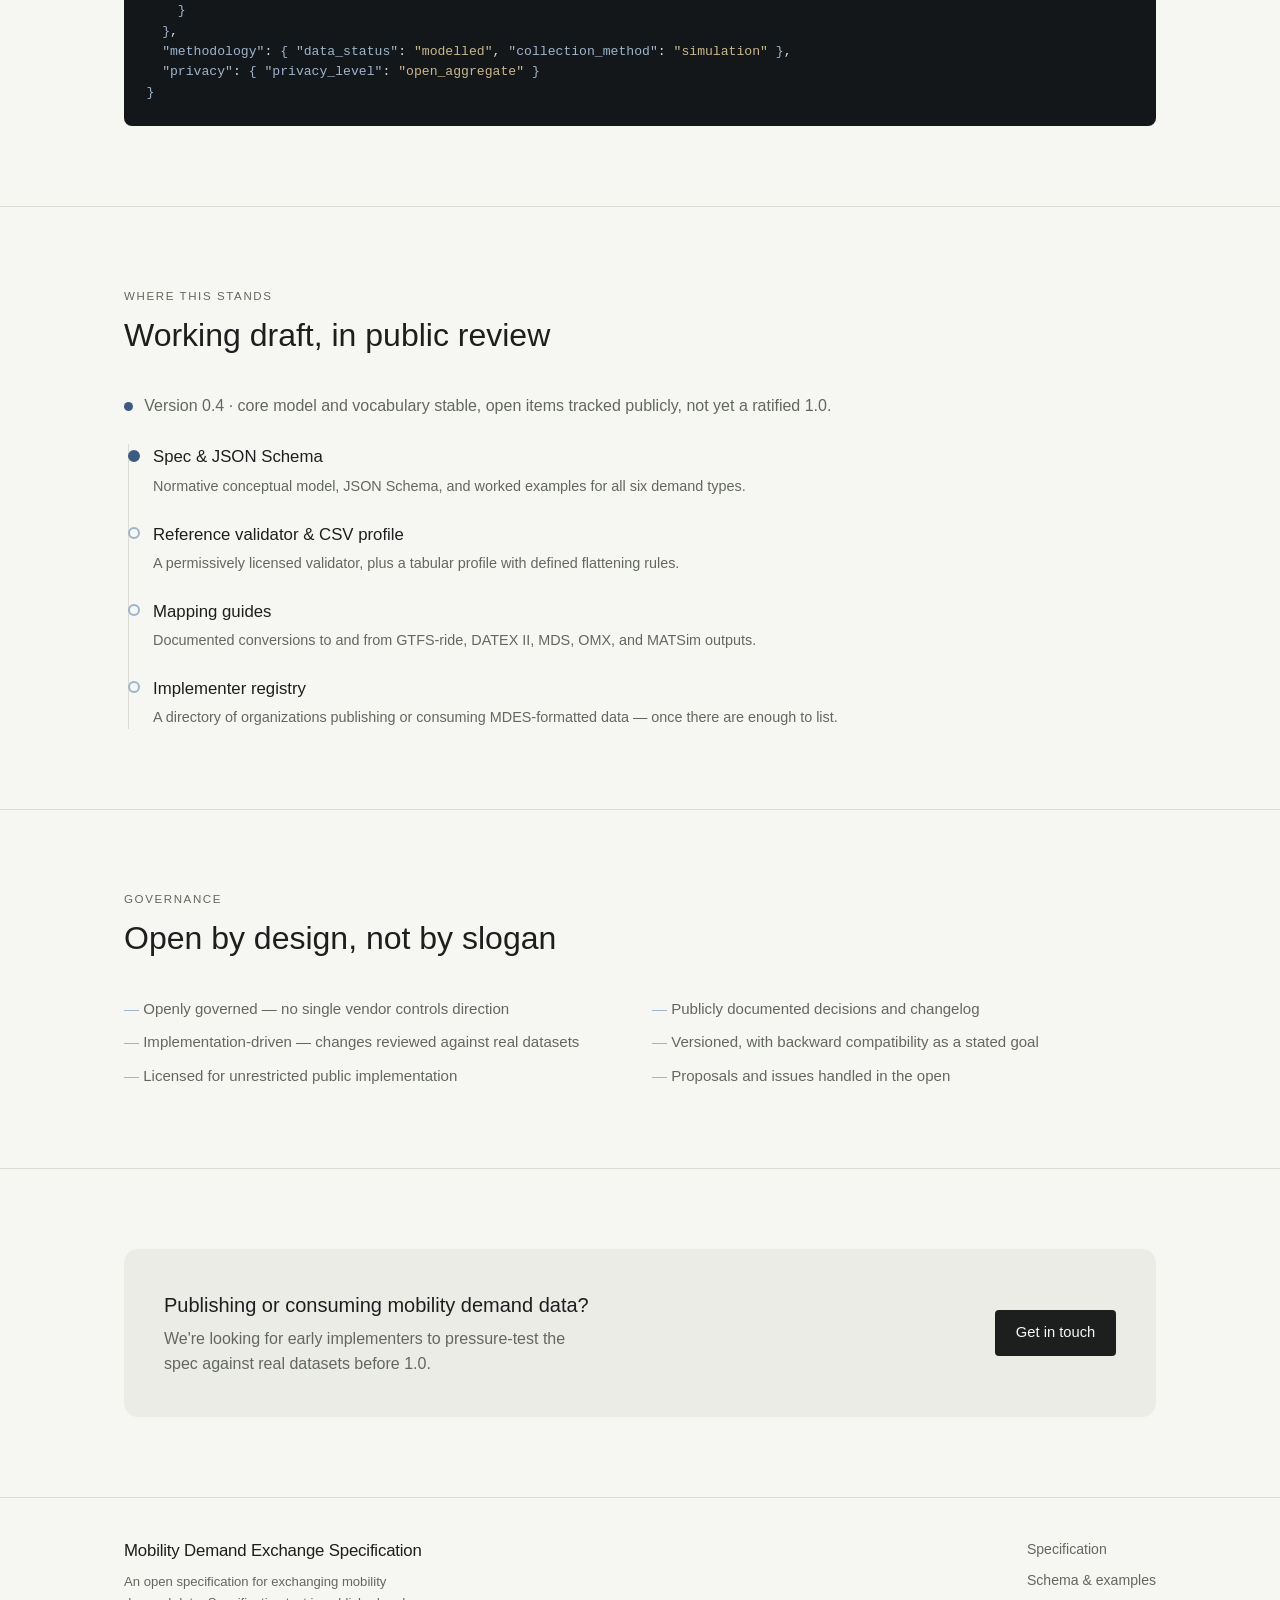
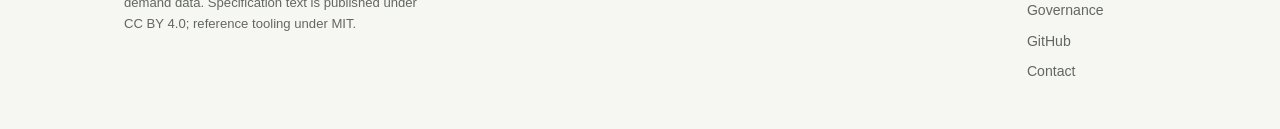
==== commit bebb065b: "Add multi-dimensional mode classification (§12.2) Introduces the six-dimension mode model from the "" ====
--- a/index.html
+++ b/index.html
@@ -14,7 +14,7 @@
     <a href="#" class="wordmark"><strong>Mobility Demand</strong> Exchange Specification</a>
     <nav>
       <ul>
-        <li><a href="#scope">Spec</a></li>
+        <li><a href="spec.html">Spec</a></li>
         <li><a href="#example">Schema</a></li>
         <li><a href="#status">Status</a></li>
         <li><a href="#governance">Governance</a></li>
@@ -31,12 +31,12 @@
   <section class="hero">
     <div class="wrap hero-grid">
       <div>
-        <p class="eyebrow">Open specification &middot; Draft 0.3</p>
+        <p class="eyebrow">Open specification &middot; Draft 0.4</p>
         <h1>One shared format for how people move.</h1>
         <p class="lede">A mode-neutral, aggregation-neutral model for publishing mobility demand — counts, origin/destination flows, routed movements, and standalone mode-share statistics — so it can be validated, compared, and converted without a bespoke format per source.</p>
         <div class="hero-actions">
-          <a href="#scope" class="btn btn-primary">Read the specification</a>
-          <a href="SPEC.md" class="btn btn-ghost" download>Download spec (v0.3)</a>
+          <a href="spec.html" class="btn btn-primary">Read the specification</a>
+          <a href="SPEC.md" class="btn btn-ghost" download>Download spec (v0.4)</a>
           <a href="https://github.com/BennoBock/mobilitydatahub" class="btn btn-ghost">View on GitHub</a>
         </div>
       </div>
@@ -223,7 +223,16 @@
       <span class="k">"included_modes"</span>: [<span class="s">"car"</span>, <span class="s">"public_transport"</span>, <span class="s">"cycling"</span>, <span class="s">"walking"</span>, <span class="s">"other"</span>]
     <span class="k">}</span>
   <span class="k">}</span>,
-  <span class="k">"dimensions"</span>: <span class="k">{</span> <span class="k">"mode"</span>: <span class="s">"car"</span> <span class="k">}</span>,
+  <span class="k">"dimensions"</span>: <span class="k">{</span>
+    <span class="k">"mode_classification"</span>: <span class="k">{</span>
+      <span class="k">"role"</span>: <span class="s">"driver"</span>,
+      <span class="k">"vehicle"</span>: <span class="s">"car"</span>,
+      <span class="k">"propulsion"</span>: <span class="s">"combustion"</span>,
+      <span class="k">"access"</span>: <span class="s">"owned"</span>,
+      <span class="k">"operating_form"</span>: <span class="s">"individual"</span>,
+      <span class="k">"analytical_assignment"</span>: <span class="s">"miv"</span>
+    <span class="k">}</span>
+  <span class="k">}</span>,
   <span class="k">"methodology"</span>: <span class="k">{</span> <span class="k">"data_status"</span>: <span class="s">"modelled"</span>, <span class="k">"collection_method"</span>: <span class="s">"simulation"</span> <span class="k">}</span>,
   <span class="k">"privacy"</span>: <span class="k">{</span> <span class="k">"privacy_level"</span>: <span class="s">"open_aggregate"</span> <span class="k">}</span>
 <span class="k">}</span></pre></div>
@@ -239,7 +248,7 @@
       </div>
       <div class="status-row">
         <span class="status-dot"></span>
-        <p class="muted" style="margin:0">Version 0.3 &middot; core model and vocabulary stable, open items tracked publicly, not yet a ratified 1.0.</p>
+        <p class="muted" style="margin:0">Version 0.4 &middot; core model and vocabulary stable, open items tracked publicly, not yet a ratified 1.0.</p>
       </div>
       <div class="roadmap">
         <div class="roadmap-item now">
--- a/style.css
+++ b/style.css
@@ -227,6 +227,46 @@
 }
 .code-block .k { color: var(--color-code-accent); }
 .code-block .s { color: #c9b78c; }
+
+/* Spec document page */
+.spec-page { padding: var(--space-lg) 0 var(--space-xl); }
+.spec-doc { max-width: 74ch; margin: 2.4rem auto 0; }
+.spec-doc h2 {
+  margin-top: 3rem;
+  padding-top: 1.8rem;
+  border-top: 1px solid var(--color-border);
+}
+.spec-doc h2:first-child { margin-top: 0; padding-top: 0; border-top: none; }
+.spec-doc h3 { margin-top: 2rem; }
+.spec-doc h4 { margin-top: 1.4rem; }
+.spec-doc p, .spec-doc li { color: var(--color-ink); }
+.spec-doc ul, .spec-doc ol { padding-left: 1.3rem; margin: 0 0 1em; }
+.spec-doc li { margin-bottom: 0.35em; }
+.spec-doc blockquote {
+  margin: 0 0 1.2em;
+  padding: 0.7rem 1.1rem;
+  border-left: 3px solid var(--color-line-soft);
+  background: var(--color-panel);
+  color: var(--color-muted);
+  border-radius: 0 var(--radius-sm) var(--radius-sm) 0;
+}
+.spec-doc blockquote p:last-child { margin-bottom: 0; }
+.spec-doc code { background: var(--color-bg-alt); padding: 0.1em 0.4em; border-radius: 4px; }
+.spec-doc pre {
+  background: var(--color-code-bg);
+  color: var(--color-code-text);
+  padding: 1.1rem 1.3rem;
+  border-radius: var(--radius-sm);
+  overflow-x: auto;
+  margin: 0 0 1.4em;
+  font-size: 0.82rem;
+  line-height: 1.55;
+}
+.spec-doc pre code { background: none; padding: 0; color: inherit; }
+.spec-doc table { width: 100%; border-collapse: collapse; margin: 0 0 1.8em; font-size: 0.92rem; }
+.spec-doc th, .spec-doc td { text-align: left; padding: 0.55rem 0.9rem; border-bottom: 1px solid var(--color-border); vertical-align: top; }
+.spec-doc th { font-family: var(--font-heading-alt); color: var(--color-muted); font-weight: 400; }
+.spec-doc hr { border: none; border-top: 1px solid var(--color-border); margin: 2.6rem 0; }
 
 /* Status / roadmap */
 .status-row {
